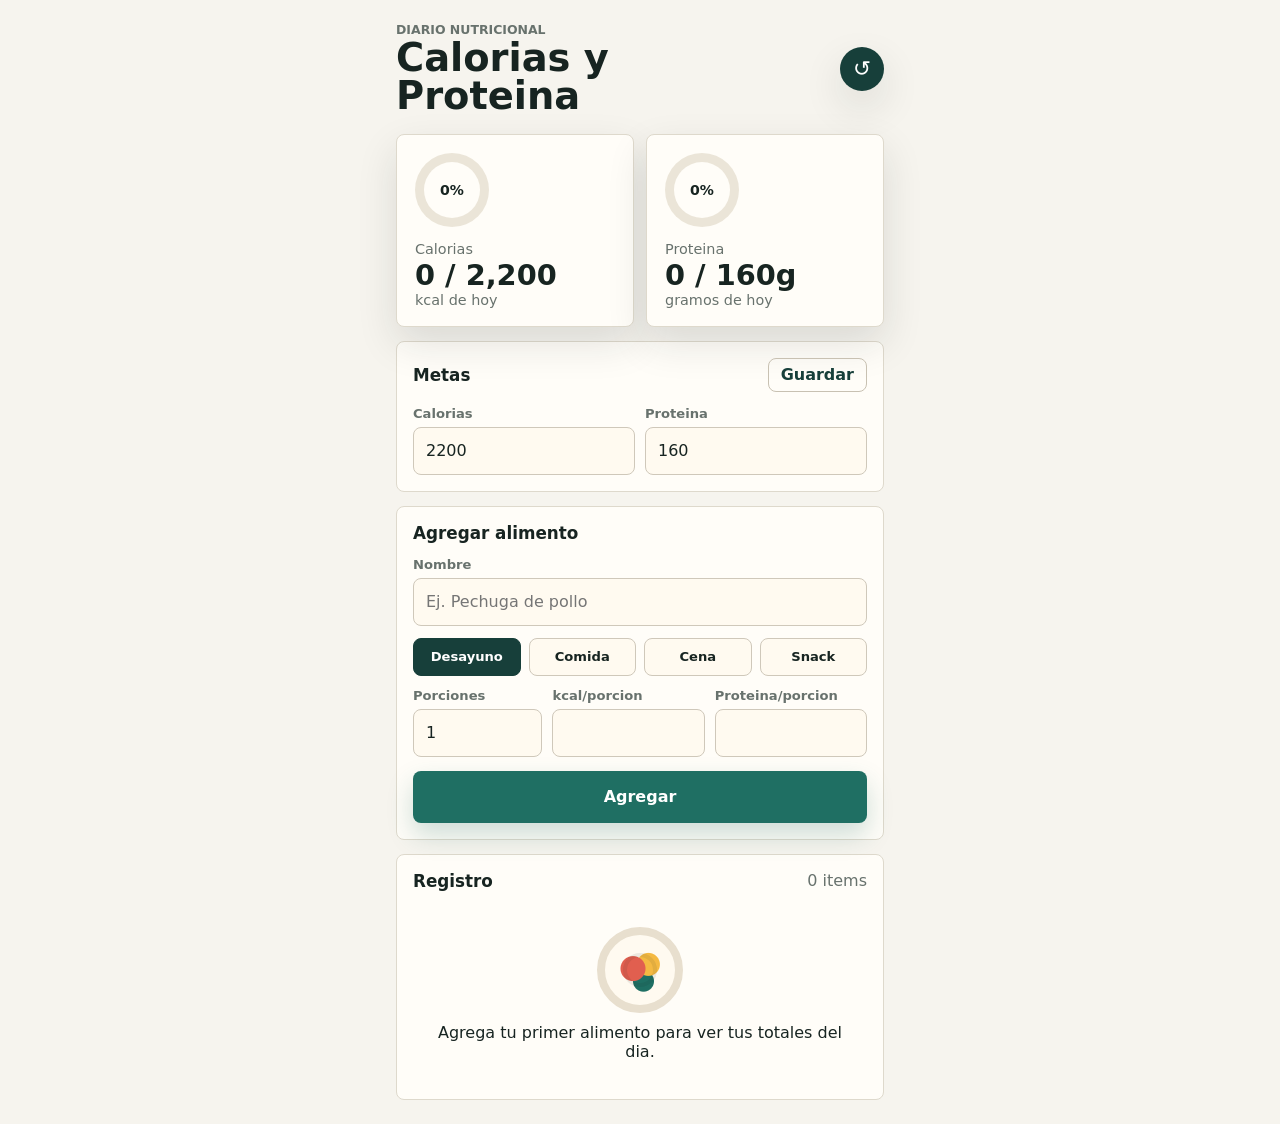
==== outputs/calorias-proteina/index.html @ c0609191 "Add calorie and protein counter apps" ====
<!doctype html>
<html lang="es">
  <head>
    <meta charset="utf-8" />
    <meta name="viewport" content="width=device-width, initial-scale=1, viewport-fit=cover" />
    <meta name="theme-color" content="#173f3a" />
    <title>Calorias y Proteina</title>
    <link rel="manifest" href="./manifest.json" />
    <link rel="stylesheet" href="./styles.css" />
  </head>
  <body>
    <main class="app-shell">
      <header class="topbar">
        <div>
          <p class="eyebrow">Diario nutricional</p>
          <h1>Calorias y Proteina</h1>
        </div>
        <button class="icon-button" id="resetDay" type="button" aria-label="Limpiar dia" title="Limpiar dia">
          <span aria-hidden="true">↺</span>
        </button>
      </header>

      <section class="summary-grid" aria-label="Resumen del dia">
        <article class="metric-card calories">
          <div class="ring" id="calorieRing" aria-hidden="true">
            <span id="caloriePercent">0%</span>
          </div>
          <div>
            <p>Calorias</p>
            <strong><span id="caloriesTotal">0</span> / <span id="caloriesGoalText">2200</span></strong>
            <small>kcal de hoy</small>
          </div>
        </article>
        <article class="metric-card protein">
          <div class="ring" id="proteinRing" aria-hidden="true">
            <span id="proteinPercent">0%</span>
          </div>
          <div>
            <p>Proteina</p>
            <strong><span id="proteinTotal">0</span> / <span id="proteinGoalText">160</span>g</strong>
            <small>gramos de hoy</small>
          </div>
        </article>
      </section>

      <section class="panel goals-panel" aria-labelledby="goalsTitle">
        <div class="section-title">
          <h2 id="goalsTitle">Metas</h2>
          <button class="ghost-button" id="saveGoals" type="button">Guardar</button>
        </div>
        <div class="goal-inputs">
          <label>
            <span>Calorias</span>
            <input id="caloriesGoal" type="number" inputmode="numeric" min="1" step="50" value="2200" />
          </label>
          <label>
            <span>Proteina</span>
            <input id="proteinGoal" type="number" inputmode="decimal" min="1" step="5" value="160" />
          </label>
        </div>
      </section>

      <section class="panel" aria-labelledby="entryTitle">
        <div class="section-title">
          <h2 id="entryTitle">Agregar alimento</h2>
        </div>
        <form id="foodForm" autocomplete="off">
          <label class="full">
            <span>Nombre</span>
            <input id="foodName" required maxlength="40" placeholder="Ej. Pechuga de pollo" />
          </label>

          <div class="meal-tabs" role="radiogroup" aria-label="Comida">
            <label><input type="radio" name="meal" value="Desayuno" checked /><span>Desayuno</span></label>
            <label><input type="radio" name="meal" value="Comida" /><span>Comida</span></label>
            <label><input type="radio" name="meal" value="Cena" /><span>Cena</span></label>
            <label><input type="radio" name="meal" value="Snack" /><span>Snack</span></label>
          </div>

          <div class="form-grid">
            <label>
              <span>Porciones</span>
              <input id="servings" type="number" inputmode="decimal" min="0.1" step="0.1" value="1" required />
            </label>
            <label>
              <span>kcal/porcion</span>
              <input id="calories" type="number" inputmode="numeric" min="0" step="1" required />
            </label>
            <label>
              <span>Proteina/porcion</span>
              <input id="protein" type="number" inputmode="decimal" min="0" step="0.1" required />
            </label>
          </div>

          <button class="primary-button" type="submit">Agregar</button>
        </form>
      </section>

      <section class="panel entries-panel" aria-labelledby="logTitle">
        <div class="section-title">
          <h2 id="logTitle">Registro</h2>
          <span id="entryCount">0 items</span>
        </div>
        <div id="emptyState" class="empty-state">
          <div class="plate-art" aria-hidden="true">
            <span></span>
          </div>
          <p>Agrega tu primer alimento para ver tus totales del dia.</p>
        </div>
        <div id="entriesList" class="entries-list"></div>
      </section>
    </main>

    <template id="entryTemplate">
      <article class="entry-card">
        <div>
          <p class="entry-meal"></p>
          <h3 class="entry-name"></h3>
          <span class="entry-servings"></span>
        </div>
        <div class="entry-values">
          <strong class="entry-calories"></strong>
          <span class="entry-protein"></span>
          <button class="delete-button" type="button" aria-label="Eliminar alimento" title="Eliminar">×</button>
        </div>
      </article>
    </template>

    <script src="./app.js"></script>
  </body>
</html>
---- outputs/calorias-proteina/styles.css ----
:root {
  color-scheme: light;
  --bg: #f6f4ee;
  --ink: #172421;
  --muted: #68726d;
  --panel: #fffdf8;
  --line: #ded9cc;
  --green: #1f6f63;
  --green-dark: #173f3a;
  --coral: #e15f4f;
  --gold: #f4b942;
  --shadow: 0 16px 40px rgba(23, 36, 33, 0.12);
}

* {
  box-sizing: border-box;
}

html {
  min-height: 100%;
  background: var(--bg);
}

body {
  min-height: 100%;
  margin: 0;
  color: var(--ink);
  font-family: Inter, ui-sans-serif, system-ui, -apple-system, BlinkMacSystemFont, "Segoe UI", sans-serif;
  letter-spacing: 0;
}

button,
input {
  font: inherit;
}

button {
  cursor: pointer;
}

.app-shell {
  width: min(100%, 520px);
  min-height: 100vh;
  margin: 0 auto;
  padding: calc(16px + env(safe-area-inset-top)) 16px calc(24px + env(safe-area-inset-bottom));
}

.topbar {
  display: flex;
  align-items: center;
  justify-content: space-between;
  gap: 16px;
  padding: 6px 0 18px;
}

.eyebrow,
.metric-card p,
.section-title span,
label span,
.entry-meal,
.entry-servings,
.entry-protein,
.metric-card small {
  color: var(--muted);
}

.eyebrow {
  margin: 0 0 2px;
  font-size: 0.78rem;
  font-weight: 750;
  text-transform: uppercase;
}

h1,
h2,
h3,
p {
  margin: 0;
}

h1 {
  font-size: clamp(1.75rem, 9vw, 2.4rem);
  line-height: 1;
  max-width: 11ch;
}

h2 {
  font-size: 1.05rem;
}

.icon-button,
.delete-button {
  display: grid;
  place-items: center;
  flex: 0 0 auto;
  border: 0;
  border-radius: 999px;
}

.icon-button {
  width: 44px;
  height: 44px;
  color: white;
  background: var(--green-dark);
  box-shadow: var(--shadow);
  font-size: 1.35rem;
}

.summary-grid {
  display: grid;
  grid-template-columns: 1fr;
  gap: 12px;
}

.metric-card {
  display: grid;
  grid-template-columns: 86px minmax(0, 1fr);
  align-items: center;
  min-height: 116px;
  padding: 18px;
  background: var(--panel);
  border: 1px solid var(--line);
  border-radius: 8px;
  box-shadow: var(--shadow);
}

.ring {
  --progress: 0deg;
  display: grid;
  place-items: center;
  width: 74px;
  aspect-ratio: 1;
  border-radius: 999px;
  background: conic-gradient(var(--accent) var(--progress), #ebe5d8 0deg);
  position: relative;
}

.ring::after {
  content: "";
  position: absolute;
  inset: 9px;
  border-radius: inherit;
  background: var(--panel);
}

.ring span {
  z-index: 1;
  font-size: 0.88rem;
  font-weight: 800;
}

.calories {
  --accent: var(--coral);
}

.protein {
  --accent: var(--green);
}

.metric-card strong {
  display: block;
  margin: 4px 0 2px;
  font-size: 1.8rem;
  line-height: 1;
}

.metric-card small,
.metric-card p {
  display: block;
  font-size: 0.9rem;
}

.panel {
  margin-top: 14px;
  padding: 16px;
  background: var(--panel);
  border: 1px solid var(--line);
  border-radius: 8px;
}

.section-title {
  display: flex;
  align-items: center;
  justify-content: space-between;
  gap: 12px;
  margin-bottom: 14px;
}

.ghost-button {
  min-height: 34px;
  padding: 0 12px;
  border: 1px solid #c8c1b2;
  border-radius: 8px;
  color: var(--green-dark);
  background: transparent;
  font-weight: 750;
}

.goal-inputs,
.form-grid {
  display: grid;
  grid-template-columns: 1fr 1fr;
  gap: 10px;
}

label {
  display: grid;
  gap: 6px;
}

label.full {
  margin-bottom: 12px;
}

label span {
  font-size: 0.82rem;
  font-weight: 750;
}

input {
  width: 100%;
  min-height: 48px;
  padding: 0 12px;
  border: 1px solid #cfc8ba;
  border-radius: 8px;
  color: var(--ink);
  background: #fffaf0;
  outline: none;
}

input:focus {
  border-color: var(--green);
  box-shadow: 0 0 0 3px rgba(31, 111, 99, 0.14);
}

.meal-tabs {
  display: grid;
  grid-template-columns: repeat(4, minmax(0, 1fr));
  gap: 8px;
  margin-bottom: 12px;
}

.meal-tabs label {
  min-width: 0;
}

.meal-tabs input {
  position: absolute;
  width: 1px;
  min-height: 1px;
  opacity: 0;
  pointer-events: none;
}

.meal-tabs span {
  display: grid;
  place-items: center;
  min-height: 38px;
  padding: 0 6px;
  border: 1px solid #cfc8ba;
  border-radius: 8px;
  color: var(--ink);
  background: #fffaf0;
  font-size: clamp(0.68rem, 2.8vw, 0.82rem);
  font-weight: 800;
  text-align: center;
}

.meal-tabs input:checked + span {
  color: white;
  border-color: var(--green-dark);
  background: var(--green-dark);
}

.form-grid {
  grid-template-columns: 0.85fr 1fr 1fr;
}

.primary-button {
  width: 100%;
  min-height: 52px;
  margin-top: 14px;
  border: 0;
  border-radius: 8px;
  color: white;
  background: var(--green);
  font-weight: 850;
  box-shadow: 0 12px 26px rgba(31, 111, 99, 0.22);
}

.empty-state {
  display: grid;
  justify-items: center;
  gap: 10px;
  padding: 22px 8px;
  text-align: center;
}

.plate-art {
  display: grid;
  place-items: center;
  width: 86px;
  aspect-ratio: 1;
  border: 8px solid #e8dfce;
  border-radius: 999px;
  background:
    radial-gradient(circle at 40% 48%, var(--coral) 0 12px, transparent 13px),
    radial-gradient(circle at 62% 42%, var(--gold) 0 11px, transparent 12px),
    radial-gradient(circle at 55% 66%, var(--green) 0 10px, transparent 11px),
    #fffaf0;
}

.plate-art span {
  width: 34px;
  height: 34px;
  border: 4px solid rgba(23, 36, 33, 0.08);
  border-radius: inherit;
}

.entries-list {
  display: grid;
  gap: 10px;
}

.entry-card {
  display: grid;
  grid-template-columns: minmax(0, 1fr) auto;
  gap: 12px;
  align-items: center;
  padding: 14px;
  border: 1px solid #e1dbcf;
  border-radius: 8px;
  background: #fffaf0;
}

.entry-name {
  margin: 3px 0 4px;
  overflow-wrap: anywhere;
  font-size: 1rem;
}

.entry-meal,
.entry-servings,
.entry-protein {
  font-size: 0.82rem;
}

.entry-values {
  display: grid;
  grid-template-columns: auto 34px;
  align-items: center;
  justify-items: end;
  column-gap: 8px;
}

.entry-calories {
  grid-column: 1;
  font-size: 1.05rem;
}

.entry-protein {
  grid-column: 1;
}

.delete-button {
  grid-row: 1 / span 2;
  grid-column: 2;
  width: 34px;
  height: 34px;
  color: #7d2f27;
  background: #f7ded9;
  font-size: 1.35rem;
  line-height: 1;
}

@media (max-width: 370px) {
  .app-shell {
    padding-inline: 12px;
  }

  .metric-card {
    grid-template-columns: 74px minmax(0, 1fr);
    padding: 14px;
  }

  .ring {
    width: 64px;
  }

  .form-grid {
    grid-template-columns: 1fr;
  }
}

@media (min-width: 460px) {
  .summary-grid {
    grid-template-columns: 1fr 1fr;
  }

  .metric-card {
    grid-template-columns: 1fr;
    gap: 14px;
  }
}
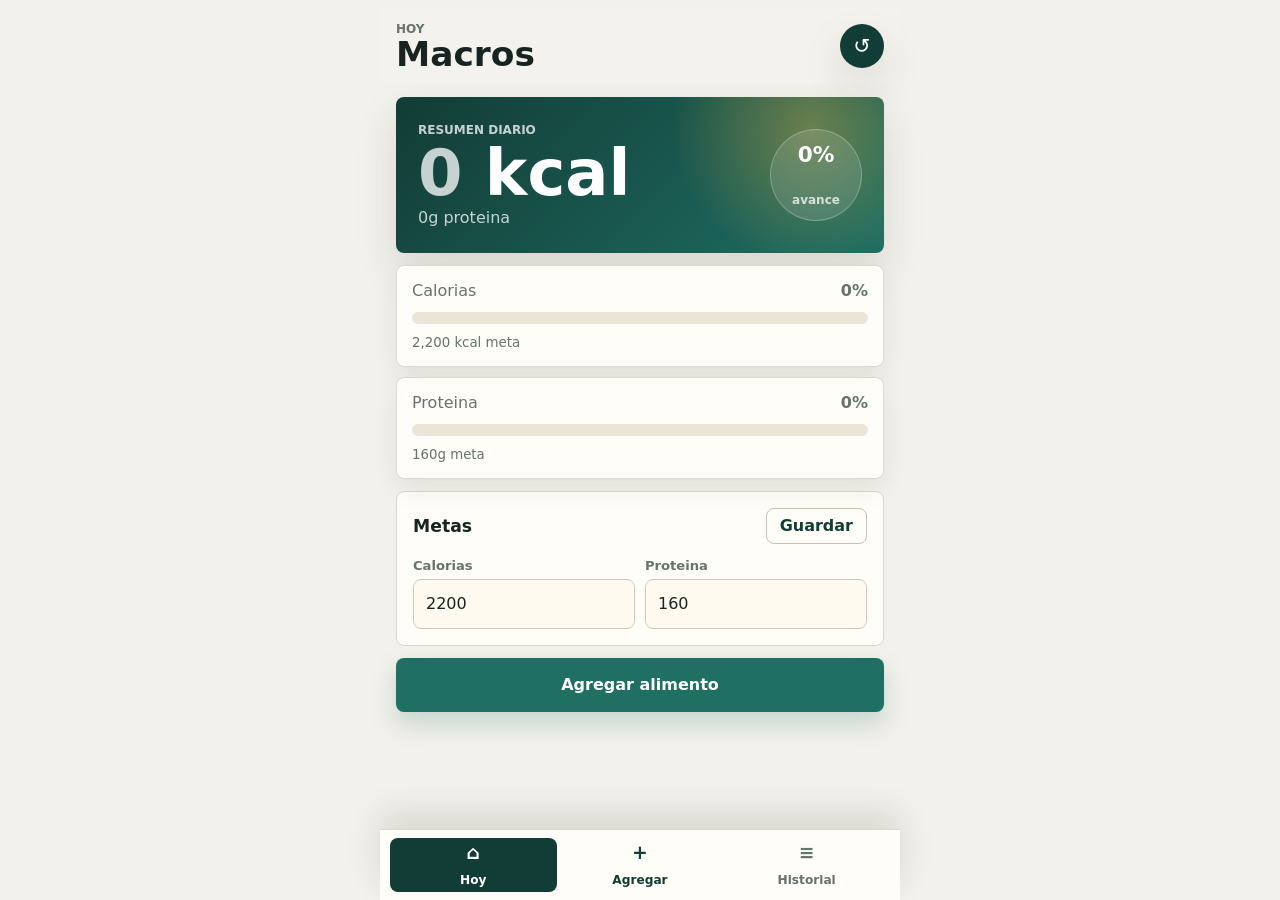
==== commit 7a125f3b: "Improve mobile PWA experience" ====
--- a/outputs/calorias-proteina/index.html
+++ b/outputs/calorias-proteina/index.html
@@ -3,113 +3,147 @@
   <head>
     <meta charset="utf-8" />
     <meta name="viewport" content="width=device-width, initial-scale=1, viewport-fit=cover" />
-    <meta name="theme-color" content="#173f3a" />
+    <meta name="theme-color" content="#123c36" />
+    <meta name="mobile-web-app-capable" content="yes" />
+    <meta name="apple-mobile-web-app-capable" content="yes" />
+    <meta name="apple-mobile-web-app-title" content="Macros" />
     <title>Calorias y Proteina</title>
     <link rel="manifest" href="./manifest.json" />
     <link rel="stylesheet" href="./styles.css" />
   </head>
   <body>
-    <main class="app-shell">
-      <header class="topbar">
+    <main class="mobile-app">
+      <header class="app-header">
         <div>
-          <p class="eyebrow">Diario nutricional</p>
-          <h1>Calorias y Proteina</h1>
+          <p class="eyebrow">Hoy</p>
+          <h1>Macros</h1>
         </div>
         <button class="icon-button" id="resetDay" type="button" aria-label="Limpiar dia" title="Limpiar dia">
           <span aria-hidden="true">↺</span>
         </button>
       </header>
 
-      <section class="summary-grid" aria-label="Resumen del dia">
-        <article class="metric-card calories">
-          <div class="ring" id="calorieRing" aria-hidden="true">
-            <span id="caloriePercent">0%</span>
+      <section class="view is-active" id="viewToday" data-view="today" aria-labelledby="todayTitle">
+        <div class="hero-summary">
+          <div>
+            <p class="eyebrow">Resumen diario</p>
+            <h2 id="todayTitle"><span id="caloriesTotal">0</span> kcal</h2>
+            <span><span id="proteinTotal">0</span>g proteina</span>
           </div>
-          <div>
-            <p>Calorias</p>
-            <strong><span id="caloriesTotal">0</span> / <span id="caloriesGoalText">2200</span></strong>
-            <small>kcal de hoy</small>
+          <div class="score-pill">
+            <strong id="dailyScore">0%</strong>
+            <span>avance</span>
           </div>
-        </article>
-        <article class="metric-card protein">
-          <div class="ring" id="proteinRing" aria-hidden="true">
-            <span id="proteinPercent">0%</span>
+        </div>
+
+        <div class="metric-stack" aria-label="Progreso diario">
+          <article class="metric-card calories">
+            <div class="metric-title">
+              <span>Calorias</span>
+              <strong><span id="caloriePercent">0%</span></strong>
+            </div>
+            <div class="progress-track"><span id="calorieBar"></span></div>
+            <small><span id="caloriesGoalText">2200</span> kcal meta</small>
+          </article>
+          <article class="metric-card protein">
+            <div class="metric-title">
+              <span>Proteina</span>
+              <strong><span id="proteinPercent">0%</span></strong>
+            </div>
+            <div class="progress-track"><span id="proteinBar"></span></div>
+            <small><span id="proteinGoalText">160</span>g meta</small>
+          </article>
+        </div>
+
+        <section class="panel" aria-labelledby="goalsTitle">
+          <div class="section-title">
+            <h2 id="goalsTitle">Metas</h2>
+            <button class="ghost-button" id="saveGoals" type="button">Guardar</button>
           </div>
-          <div>
-            <p>Proteina</p>
-            <strong><span id="proteinTotal">0</span> / <span id="proteinGoalText">160</span>g</strong>
-            <small>gramos de hoy</small>
+          <div class="goal-inputs">
+            <label>
+              <span>Calorias</span>
+              <input id="caloriesGoal" type="number" inputmode="numeric" min="1" step="50" value="2200" />
+            </label>
+            <label>
+              <span>Proteina</span>
+              <input id="proteinGoal" type="number" inputmode="decimal" min="1" step="5" value="160" />
+            </label>
           </div>
-        </article>
+        </section>
+
+        <button class="primary-button floating-add" type="button" data-go-view="add">Agregar alimento</button>
       </section>
 
-      <section class="panel goals-panel" aria-labelledby="goalsTitle">
-        <div class="section-title">
-          <h2 id="goalsTitle">Metas</h2>
-          <button class="ghost-button" id="saveGoals" type="button">Guardar</button>
-        </div>
-        <div class="goal-inputs">
-          <label>
-            <span>Calorias</span>
-            <input id="caloriesGoal" type="number" inputmode="numeric" min="1" step="50" value="2200" />
-          </label>
-          <label>
-            <span>Proteina</span>
-            <input id="proteinGoal" type="number" inputmode="decimal" min="1" step="5" value="160" />
-          </label>
-        </div>
+      <section class="view" id="viewAdd" data-view="add" aria-labelledby="entryTitle">
+        <section class="panel add-panel">
+          <div class="section-title">
+            <h2 id="entryTitle">Agregar alimento</h2>
+          </div>
+          <form id="foodForm" autocomplete="off">
+            <label class="full">
+              <span>Nombre</span>
+              <input id="foodName" required maxlength="40" placeholder="Ej. Pechuga de pollo" />
+            </label>
+
+            <div class="meal-tabs" role="radiogroup" aria-label="Comida">
+              <label><input type="radio" name="meal" value="Desayuno" checked /><span>Desayuno</span></label>
+              <label><input type="radio" name="meal" value="Comida" /><span>Comida</span></label>
+              <label><input type="radio" name="meal" value="Cena" /><span>Cena</span></label>
+              <label><input type="radio" name="meal" value="Snack" /><span>Snack</span></label>
+            </div>
+
+            <div class="form-grid">
+              <label>
+                <span>Porciones</span>
+                <input id="servings" type="number" inputmode="decimal" min="0.1" step="0.1" value="1" required />
+              </label>
+              <label>
+                <span>kcal/porcion</span>
+                <input id="calories" type="number" inputmode="numeric" min="0" step="1" required />
+              </label>
+              <label>
+                <span>Proteina/porcion</span>
+                <input id="protein" type="number" inputmode="decimal" min="0" step="0.1" required />
+              </label>
+            </div>
+
+            <button class="primary-button" type="submit">Agregar</button>
+          </form>
+        </section>
       </section>
 
-      <section class="panel" aria-labelledby="entryTitle">
-        <div class="section-title">
-          <h2 id="entryTitle">Agregar alimento</h2>
-        </div>
-        <form id="foodForm" autocomplete="off">
-          <label class="full">
-            <span>Nombre</span>
-            <input id="foodName" required maxlength="40" placeholder="Ej. Pechuga de pollo" />
-          </label>
-
-          <div class="meal-tabs" role="radiogroup" aria-label="Comida">
-            <label><input type="radio" name="meal" value="Desayuno" checked /><span>Desayuno</span></label>
-            <label><input type="radio" name="meal" value="Comida" /><span>Comida</span></label>
-            <label><input type="radio" name="meal" value="Cena" /><span>Cena</span></label>
-            <label><input type="radio" name="meal" value="Snack" /><span>Snack</span></label>
+      <section class="view" id="viewLog" data-view="log" aria-labelledby="logTitle">
+        <section class="panel entries-panel">
+          <div class="section-title">
+            <h2 id="logTitle">Historial de hoy</h2>
+            <span id="entryCount">0 items</span>
           </div>
-
-          <div class="form-grid">
-            <label>
-              <span>Porciones</span>
-              <input id="servings" type="number" inputmode="decimal" min="0.1" step="0.1" value="1" required />
-            </label>
-            <label>
-              <span>kcal/porcion</span>
-              <input id="calories" type="number" inputmode="numeric" min="0" step="1" required />
-            </label>
-            <label>
-              <span>Proteina/porcion</span>
-              <input id="protein" type="number" inputmode="decimal" min="0" step="0.1" required />
-            </label>
+          <div id="emptyState" class="empty-state">
+            <div class="plate-art" aria-hidden="true">
+              <span></span>
+            </div>
+            <p>Agrega tu primer alimento para ver tus totales del dia.</p>
           </div>
-
-          <button class="primary-button" type="submit">Agregar</button>
-        </form>
-      </section>
-
-      <section class="panel entries-panel" aria-labelledby="logTitle">
-        <div class="section-title">
-          <h2 id="logTitle">Registro</h2>
-          <span id="entryCount">0 items</span>
-        </div>
-        <div id="emptyState" class="empty-state">
-          <div class="plate-art" aria-hidden="true">
-            <span></span>
-          </div>
-          <p>Agrega tu primer alimento para ver tus totales del dia.</p>
-        </div>
-        <div id="entriesList" class="entries-list"></div>
+          <div id="entriesList" class="entries-list"></div>
+        </section>
       </section>
     </main>
+
+    <nav class="bottom-nav" aria-label="Navegacion principal">
+      <button class="nav-button is-active" type="button" data-go-view="today" aria-current="page">
+        <span aria-hidden="true">⌂</span>
+        Hoy
+      </button>
+      <button class="nav-button add-tab" type="button" data-go-view="add">
+        <span aria-hidden="true">+</span>
+        Agregar
+      </button>
+      <button class="nav-button" type="button" data-go-view="log">
+        <span aria-hidden="true">≡</span>
+        Historial
+      </button>
+    </nav>
 
     <template id="entryTemplate">
       <article class="entry-card">
--- a/outputs/calorias-proteina/styles.css
+++ b/outputs/calorias-proteina/styles.css
@@ -1,15 +1,15 @@
 :root {
   color-scheme: light;
-  --bg: #f6f4ee;
+  --bg: #f3f1eb;
   --ink: #172421;
-  --muted: #68726d;
+  --muted: #66736d;
   --panel: #fffdf8;
-  --line: #ded9cc;
+  --line: #ded8cc;
   --green: #1f6f63;
-  --green-dark: #173f3a;
-  --coral: #e15f4f;
+  --green-dark: #123c36;
+  --coral: #df5d4d;
   --gold: #f4b942;
-  --shadow: 0 16px 40px rgba(23, 36, 33, 0.12);
+  --shadow: 0 18px 42px rgba(23, 36, 33, 0.13);
 }
 
 * {
@@ -27,6 +27,7 @@
   color: var(--ink);
   font-family: Inter, ui-sans-serif, system-ui, -apple-system, BlinkMacSystemFont, "Segoe UI", sans-serif;
   letter-spacing: 0;
+  overscroll-behavior-y: contain;
 }
 
 button,
@@ -38,36 +39,44 @@
   cursor: pointer;
 }
 
-.app-shell {
+.mobile-app {
   width: min(100%, 520px);
   min-height: 100vh;
   margin: 0 auto;
-  padding: calc(16px + env(safe-area-inset-top)) 16px calc(24px + env(safe-area-inset-bottom));
-}
-
-.topbar {
+  padding: calc(16px + env(safe-area-inset-top)) 16px calc(92px + env(safe-area-inset-bottom));
+}
+
+.app-header {
+  position: sticky;
+  top: 0;
+  z-index: 3;
   display: flex;
   align-items: center;
   justify-content: space-between;
   gap: 16px;
-  padding: 6px 0 18px;
+  margin: -16px -16px 14px;
+  padding: calc(16px + env(safe-area-inset-top)) 16px 12px;
+  background: color-mix(in srgb, var(--bg) 92%, white);
+  backdrop-filter: blur(14px);
 }
 
 .eyebrow,
-.metric-card p,
+.metric-title span,
 .section-title span,
 label span,
 .entry-meal,
 .entry-servings,
 .entry-protein,
-.metric-card small {
+.metric-card small,
+.hero-summary span,
+.score-pill span {
   color: var(--muted);
 }
 
 .eyebrow {
   margin: 0 0 2px;
-  font-size: 0.78rem;
-  font-weight: 750;
+  font-size: 0.75rem;
+  font-weight: 800;
   text-transform: uppercase;
 }
 
@@ -79,13 +88,12 @@
 }
 
 h1 {
-  font-size: clamp(1.75rem, 9vw, 2.4rem);
-  line-height: 1;
-  max-width: 11ch;
+  font-size: 2.15rem;
+  line-height: 0.95;
 }
 
 h2 {
-  font-size: 1.05rem;
+  font-size: 1.08rem;
 }
 
 .icon-button,
@@ -103,97 +111,133 @@
   color: white;
   background: var(--green-dark);
   box-shadow: var(--shadow);
+  font-size: 1.3rem;
+}
+
+.view {
+  display: none;
+}
+
+.view.is-active {
+  display: block;
+}
+
+.hero-summary {
+  display: grid;
+  grid-template-columns: minmax(0, 1fr) 92px;
+  align-items: center;
+  gap: 14px;
+  min-height: 156px;
+  padding: 22px;
+  border-radius: 8px;
+  color: white;
+  background:
+    radial-gradient(circle at 85% 20%, rgba(244, 185, 66, 0.36), transparent 32%),
+    linear-gradient(135deg, #123c36, #1f6f63);
+  box-shadow: var(--shadow);
+}
+
+.hero-summary .eyebrow,
+.hero-summary span {
+  color: rgba(255, 255, 255, 0.76);
+}
+
+.hero-summary h2 {
+  margin: 6px 0 4px;
+  font-size: clamp(2.3rem, 14vw, 4rem);
+  line-height: 0.95;
+}
+
+.score-pill {
+  display: grid;
+  place-items: center;
+  width: 92px;
+  aspect-ratio: 1;
+  border: 1px solid rgba(255, 255, 255, 0.25);
+  border-radius: 999px;
+  background: rgba(255, 255, 255, 0.12);
+}
+
+.score-pill strong {
   font-size: 1.35rem;
 }
 
-.summary-grid {
-  display: grid;
-  grid-template-columns: 1fr;
-  gap: 12px;
-}
-
-.metric-card {
-  display: grid;
-  grid-template-columns: 86px minmax(0, 1fr);
-  align-items: center;
-  min-height: 116px;
-  padding: 18px;
+.score-pill span {
+  font-size: 0.75rem;
+  font-weight: 800;
+}
+
+.metric-stack {
+  display: grid;
+  gap: 10px;
+  margin-top: 12px;
+}
+
+.metric-card,
+.panel {
   background: var(--panel);
   border: 1px solid var(--line);
   border-radius: 8px;
-  box-shadow: var(--shadow);
-}
-
-.ring {
-  --progress: 0deg;
-  display: grid;
-  place-items: center;
-  width: 74px;
-  aspect-ratio: 1;
-  border-radius: 999px;
-  background: conic-gradient(var(--accent) var(--progress), #ebe5d8 0deg);
-  position: relative;
-}
-
-.ring::after {
-  content: "";
-  position: absolute;
-  inset: 9px;
-  border-radius: inherit;
-  background: var(--panel);
-}
-
-.ring span {
-  z-index: 1;
-  font-size: 0.88rem;
-  font-weight: 800;
-}
-
-.calories {
-  --accent: var(--coral);
-}
-
-.protein {
-  --accent: var(--green);
-}
-
-.metric-card strong {
-  display: block;
-  margin: 4px 0 2px;
-  font-size: 1.8rem;
-  line-height: 1;
-}
-
-.metric-card small,
-.metric-card p {
-  display: block;
-  font-size: 0.9rem;
-}
-
-.panel {
-  margin-top: 14px;
-  padding: 16px;
-  background: var(--panel);
-  border: 1px solid var(--line);
-  border-radius: 8px;
-}
-
+}
+
+.metric-card {
+  padding: 15px;
+  box-shadow: 0 10px 26px rgba(23, 36, 33, 0.08);
+}
+
+.metric-title,
 .section-title {
   display: flex;
   align-items: center;
   justify-content: space-between;
   gap: 12px;
+}
+
+.metric-title strong {
+  font-size: 1rem;
+}
+
+.progress-track {
+  height: 12px;
+  margin: 12px 0 8px;
+  overflow: hidden;
+  border-radius: 999px;
+  background: #ebe5d8;
+}
+
+.progress-track span {
+  display: block;
+  width: 0%;
+  height: 100%;
+  border-radius: inherit;
+  transition: width 180ms ease;
+}
+
+.calories .progress-track span {
+  background: var(--coral);
+}
+
+.protein .progress-track span {
+  background: var(--green);
+}
+
+.panel {
+  margin-top: 12px;
+  padding: 16px;
+}
+
+.section-title {
   margin-bottom: 14px;
 }
 
 .ghost-button {
-  min-height: 34px;
-  padding: 0 12px;
+  min-height: 36px;
+  padding: 0 13px;
   border: 1px solid #c8c1b2;
   border-radius: 8px;
   color: var(--green-dark);
   background: transparent;
-  font-weight: 750;
+  font-weight: 800;
 }
 
 .goal-inputs,
@@ -214,12 +258,12 @@
 
 label span {
   font-size: 0.82rem;
-  font-weight: 750;
+  font-weight: 800;
 }
 
 input {
   width: 100%;
-  min-height: 48px;
+  min-height: 50px;
   padding: 0 12px;
   border: 1px solid #cfc8ba;
   border-radius: 8px;
@@ -255,14 +299,14 @@
 .meal-tabs span {
   display: grid;
   place-items: center;
-  min-height: 38px;
+  min-height: 40px;
   padding: 0 6px;
   border: 1px solid #cfc8ba;
   border-radius: 8px;
   color: var(--ink);
   background: #fffaf0;
   font-size: clamp(0.68rem, 2.8vw, 0.82rem);
-  font-weight: 800;
+  font-weight: 850;
   text-align: center;
 }
 
@@ -278,7 +322,7 @@
 
 .primary-button {
   width: 100%;
-  min-height: 52px;
+  min-height: 54px;
   margin-top: 14px;
   border: 0;
   border-radius: 8px;
@@ -288,11 +332,15 @@
   box-shadow: 0 12px 26px rgba(31, 111, 99, 0.22);
 }
 
+.floating-add {
+  margin-top: 12px;
+}
+
 .empty-state {
   display: grid;
   justify-items: center;
   gap: 10px;
-  padding: 22px 8px;
+  padding: 42px 8px;
   text-align: center;
 }
 
@@ -373,18 +421,67 @@
   line-height: 1;
 }
 
+.bottom-nav {
+  position: fixed;
+  right: 0;
+  bottom: 0;
+  left: 0;
+  z-index: 4;
+  display: grid;
+  grid-template-columns: repeat(3, 1fr);
+  width: min(100%, 520px);
+  margin: 0 auto;
+  padding: 8px 10px calc(8px + env(safe-area-inset-bottom));
+  border-top: 1px solid var(--line);
+  background: rgba(255, 253, 248, 0.96);
+  backdrop-filter: blur(14px);
+  box-shadow: 0 -16px 34px rgba(23, 36, 33, 0.12);
+}
+
+.nav-button {
+  display: grid;
+  place-items: center;
+  gap: 3px;
+  min-height: 54px;
+  border: 0;
+  border-radius: 8px;
+  color: var(--muted);
+  background: transparent;
+  font-size: 0.76rem;
+  font-weight: 850;
+}
+
+.nav-button span {
+  font-size: 1.18rem;
+  line-height: 1;
+}
+
+.nav-button.is-active {
+  color: white;
+  background: var(--green-dark);
+}
+
+.add-tab {
+  color: var(--green-dark);
+}
+
 @media (max-width: 370px) {
-  .app-shell {
+  .mobile-app {
     padding-inline: 12px;
   }
 
-  .metric-card {
-    grid-template-columns: 74px minmax(0, 1fr);
-    padding: 14px;
-  }
-
-  .ring {
-    width: 64px;
+  .app-header {
+    margin-inline: -12px;
+    padding-inline: 12px;
+  }
+
+  .hero-summary {
+    grid-template-columns: minmax(0, 1fr) 78px;
+    padding: 18px;
+  }
+
+  .score-pill {
+    width: 78px;
   }
 
   .form-grid {
@@ -392,13 +489,8 @@
   }
 }
 
-@media (min-width: 460px) {
-  .summary-grid {
-    grid-template-columns: 1fr 1fr;
-  }
-
-  .metric-card {
-    grid-template-columns: 1fr;
-    gap: 14px;
-  }
-}
+@media (min-width: 640px) {
+  .mobile-app {
+    padding-top: 22px;
+  }
+}
